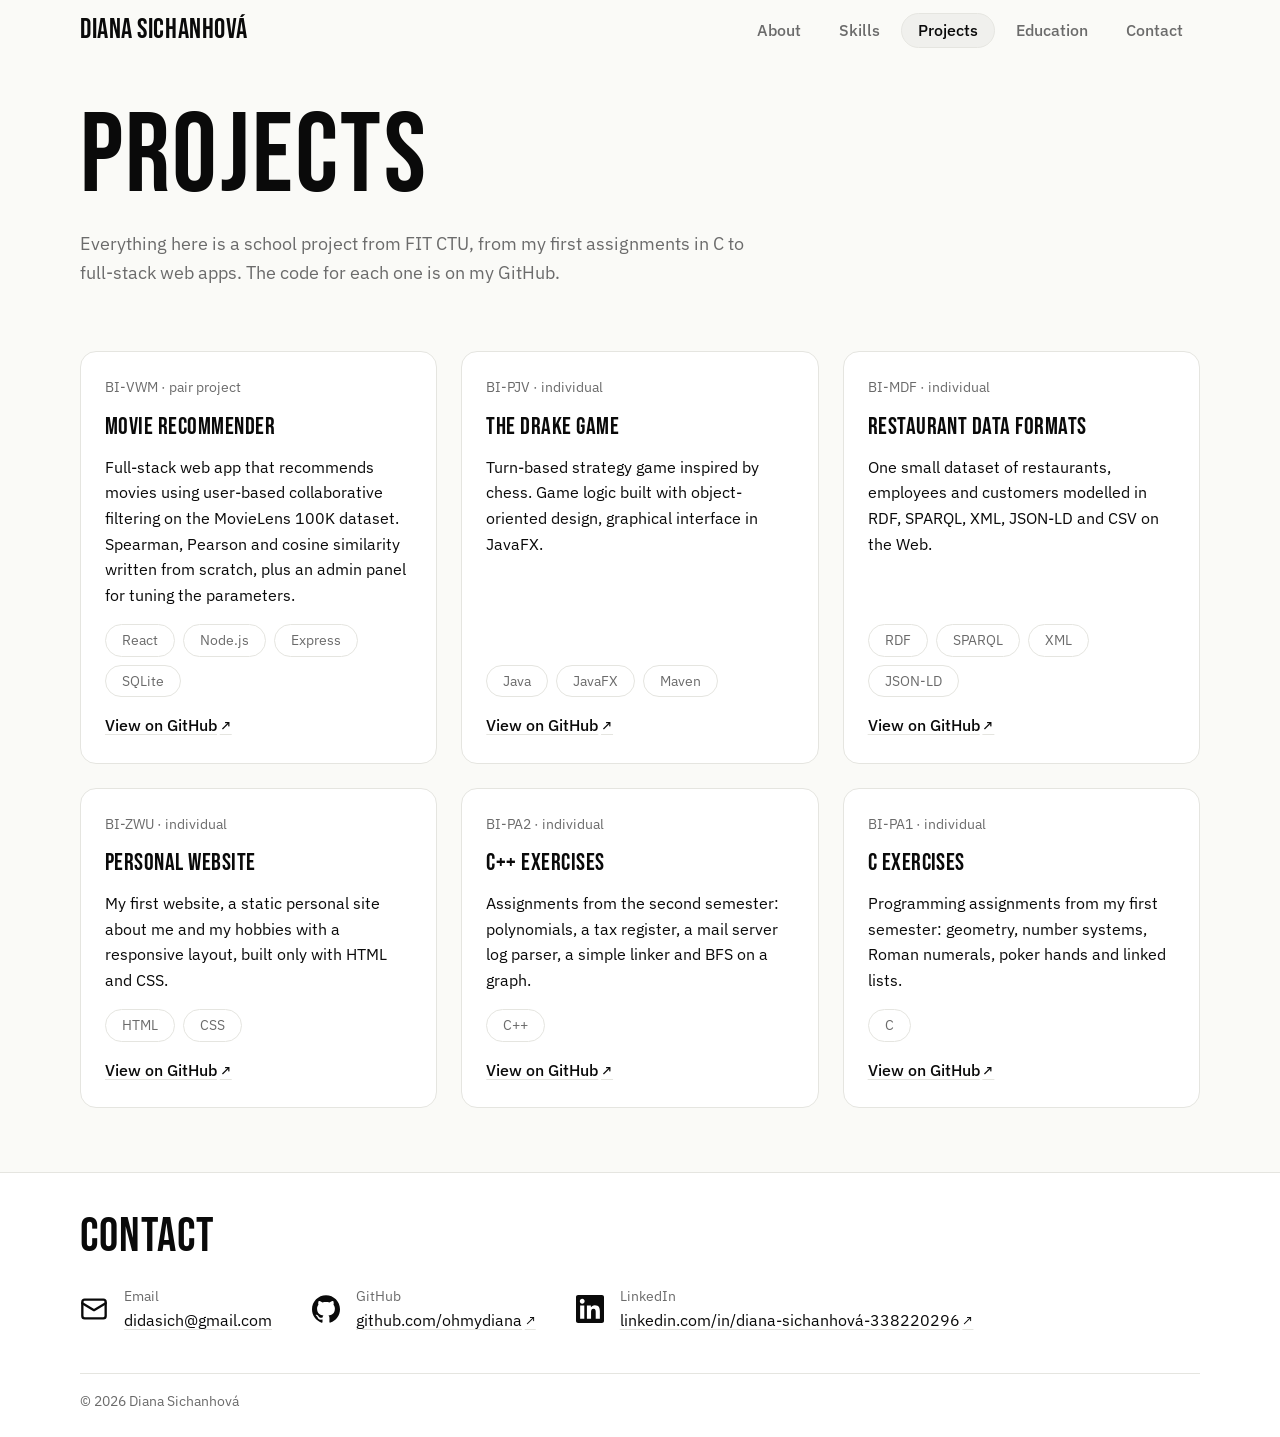
==== projects.html @ a67cf6a0 "add html, css, js" ====
<!DOCTYPE html>
<html lang="en">
<head>
    <meta charset="UTF-8">
    <meta name="viewport" content="width=device-width, initial-scale=1.0">
    <meta name="description" content="School projects of Diana Sichanhová from FIT CTU in Prague – web apps, data formats, Java, C and C++.">
    <title>Projects | Diana Sichanhová</title>
    <link rel="icon" href="pics/favicon.svg" type="image/svg+xml">
    <link rel="apple-touch-icon" href="pics/favicon.png">

    <link rel="preconnect" href="https://fonts.googleapis.com">
    <link rel="preconnect" href="https://fonts.gstatic.com" crossorigin>
    <link rel="stylesheet" href="https://fonts.googleapis.com/css2?family=Bebas+Neue&family=IBM+Plex+Sans:ital,wght@0,400;0,500;0,600;1,400&display=swap">
    <link rel="stylesheet" href="styles/main.css">
    <script src="js/main.js" defer></script>
</head>
<body>
    <header>
        <a class="site-name" href="index.html">Diana Sichanhová</a>
        <nav>
            <ul>
                <li><a href="index.html#about">About</a></li>
                <li><a href="index.html#skills">Skills</a></li>
                <li><a class="active" href="projects.html">Projects</a></li>
                <li><a href="index.html#education">Education</a></li>
                <li><a href="#contact">Contact</a></li>
            </ul>
        </nav>
    </header>

    <main>
        <section class="page-intro">
            <h1>Projects</h1>
            <p>
                Everything here is a school project from FIT CTU, from my first assignments
                in C to full-stack web apps. The code for each one is on my GitHub.
            </p>
            <div class="project-grid stagger">
                <article class="project-card">
                    <p class="project-meta">BI-VWM · pair project</p>
                    <h2>Movie Recommender</h2>
                    <p>
                        Full-stack web app that recommends movies using user-based collaborative
                        filtering on the MovieLens 100K dataset. Spearman, Pearson and cosine
                        similarity written from scratch, plus an admin panel for tuning the parameters.
                    </p>
                    <ul class="tag-list">
                        <li>React</li>
                        <li>Node.js</li>
                        <li>Express</li>
                        <li>SQLite</li>
                    </ul>
                    <a href="https://github.com/ohmydiana/movie-recommender-collaborative-filtering" target="_blank">View on GitHub</a>
                </article>
                <article class="project-card">
                    <p class="project-meta">BI-PJV · individual</p>
                    <h2>The Drake Game</h2>
                    <p>
                        Turn-based strategy game inspired by chess. Game logic built with
                        object-oriented design, graphical interface in JavaFX.
                    </p>
                    <ul class="tag-list">
                        <li>Java</li>
                        <li>JavaFX</li>
                        <li>Maven</li>
                    </ul>
                    <a href="https://github.com/ohmydiana/javagame" target="_blank">View on GitHub</a>
                </article>
                <article class="project-card">
                    <p class="project-meta">BI-MDF · individual</p>
                    <h2>Restaurant Data Formats</h2>
                    <p>
                        One small dataset of restaurants, employees and customers modelled in RDF, SPARQL,
                        XML, JSON-LD and CSV on the Web.
                    </p>
                    <ul class="tag-list">
                        <li>RDF</li>
                        <li>SPARQL</li>
                        <li>XML</li>
                        <li>JSON-LD</li>
                    </ul>
                    <a href="https://github.com/ohmydiana/modern-data-formats" target="_blank">View on GitHub</a>
                </article>
                <article class="project-card">
                    <p class="project-meta">BI-ZWU · individual</p>
                    <h2>Personal Website</h2>
                    <p>
                        My first website, a static personal site about me and my hobbies with
                        a responsive layout, built only with HTML and CSS.
                    </p>
                    <ul class="tag-list">
                        <li>HTML</li>
                        <li>CSS</li>
                    </ul>
                    <a href="https://github.com/ohmydiana/personal-website-html-css" target="_blank">View on GitHub</a>
                </article>
                <article class="project-card">
                    <p class="project-meta">BI-PA2 · individual</p>
                    <h2>C++ Exercises</h2>
                    <p>
                        Assignments from the second semester: polynomials, a tax register,
                        a mail server log parser, a simple linker and BFS on a graph.
                    </p>
                    <ul class="tag-list">
                        <li>C++</li>
                    </ul>
                    <a href="https://github.com/ohmydiana/cpp-programming-exercises" target="_blank">View on GitHub</a>
                </article>
                <article class="project-card">
                    <p class="project-meta">BI-PA1 · individual</p>
                    <h2>C Exercises</h2>
                    <p>
                        Programming assignments from my first semester: geometry, number systems,
                        Roman numerals, poker hands and linked lists.
                    </p>
                    <ul class="tag-list">
                        <li>C</li>
                    </ul>
                    <a href="https://github.com/ohmydiana/c-programming-exercises" target="_blank">View on GitHub</a>
                </article>
            </div>
        </section>
    </main>

    <footer id="contact">
        <h2>Contact</h2>
        <ul class="contact-list">
            <li>
                <img src="pics/icons/mail.svg" alt="">
                <span>Email</span>
                <a href="mailto:didasich@gmail.com">didasich@gmail.com</a>
            </li>
            <li>
                <img src="pics/icons/github.svg" alt="">
                <span>GitHub</span>
                <a href="https://github.com/ohmydiana" target="_blank">github.com/ohmydiana</a>
            </li>
            <li>
                <img src="pics/icons/linkedin.svg" alt="">
                <span>LinkedIn</span>
                <a href="https://www.linkedin.com/in/diana-sichanhová-338220296/" target="_blank">linkedin.com/in/diana-sichanhová-338220296</a>
            </li>
        </ul>
        <p class="copyright">© 2026 Diana Sichanhová</p>
    </footer>
</body>
</html>
---- styles/main.css ----
@import "reset.css";
@import "variables.css";
@import "general.css";
@import "layout.css";
@import "home.css";
@import "projects.css";
@import "print.css" print;
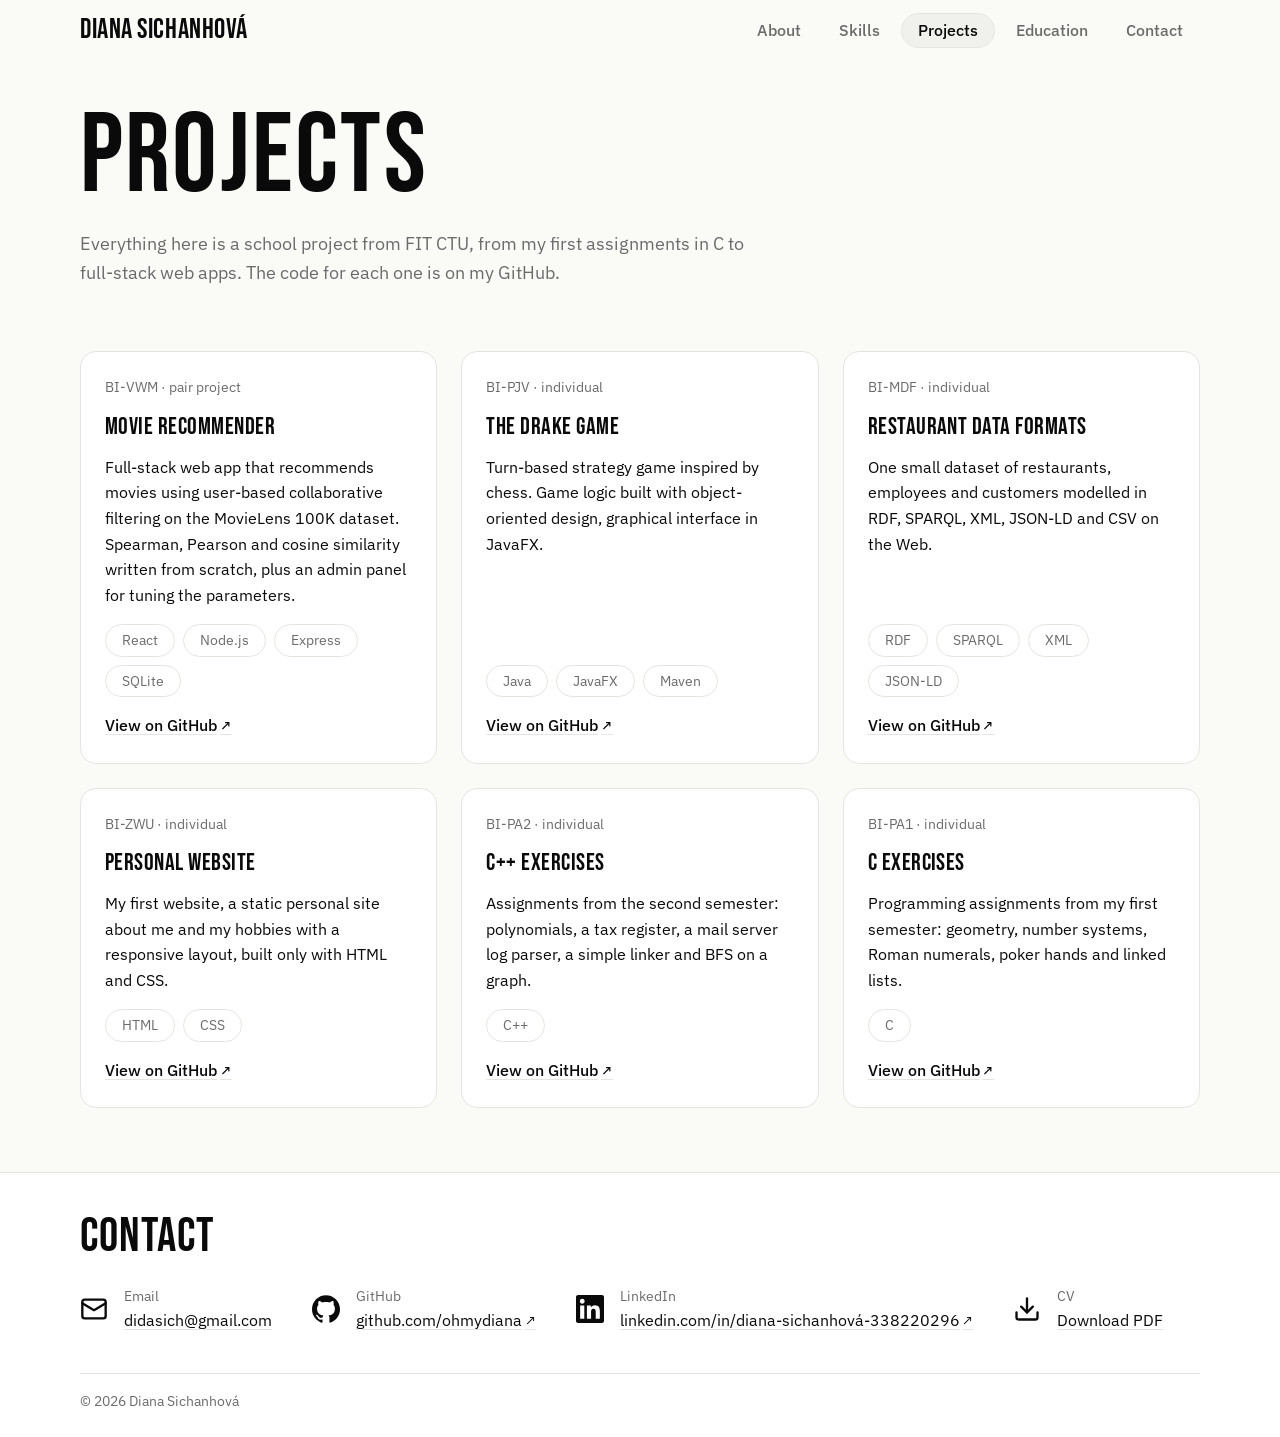
==== commit ec9b72fe: "download cv option" ====
--- a/projects.html
+++ b/projects.html
@@ -140,6 +140,11 @@
                 <span>LinkedIn</span>
                 <a href="https://www.linkedin.com/in/diana-sichanhová-338220296/" target="_blank">linkedin.com/in/diana-sichanhová-338220296</a>
             </li>
+            <li class="contact-cv">
+                <img src="pics/icons/download.svg" alt="">
+                <span>CV</span>
+                <a href="CV_DianaSichanhova_figma.pdf" download="CV_DianaSichanhova.pdf">Download PDF</a>
+            </li>
         </ul>
         <p class="copyright">© 2026 Diana Sichanhová</p>
     </footer>
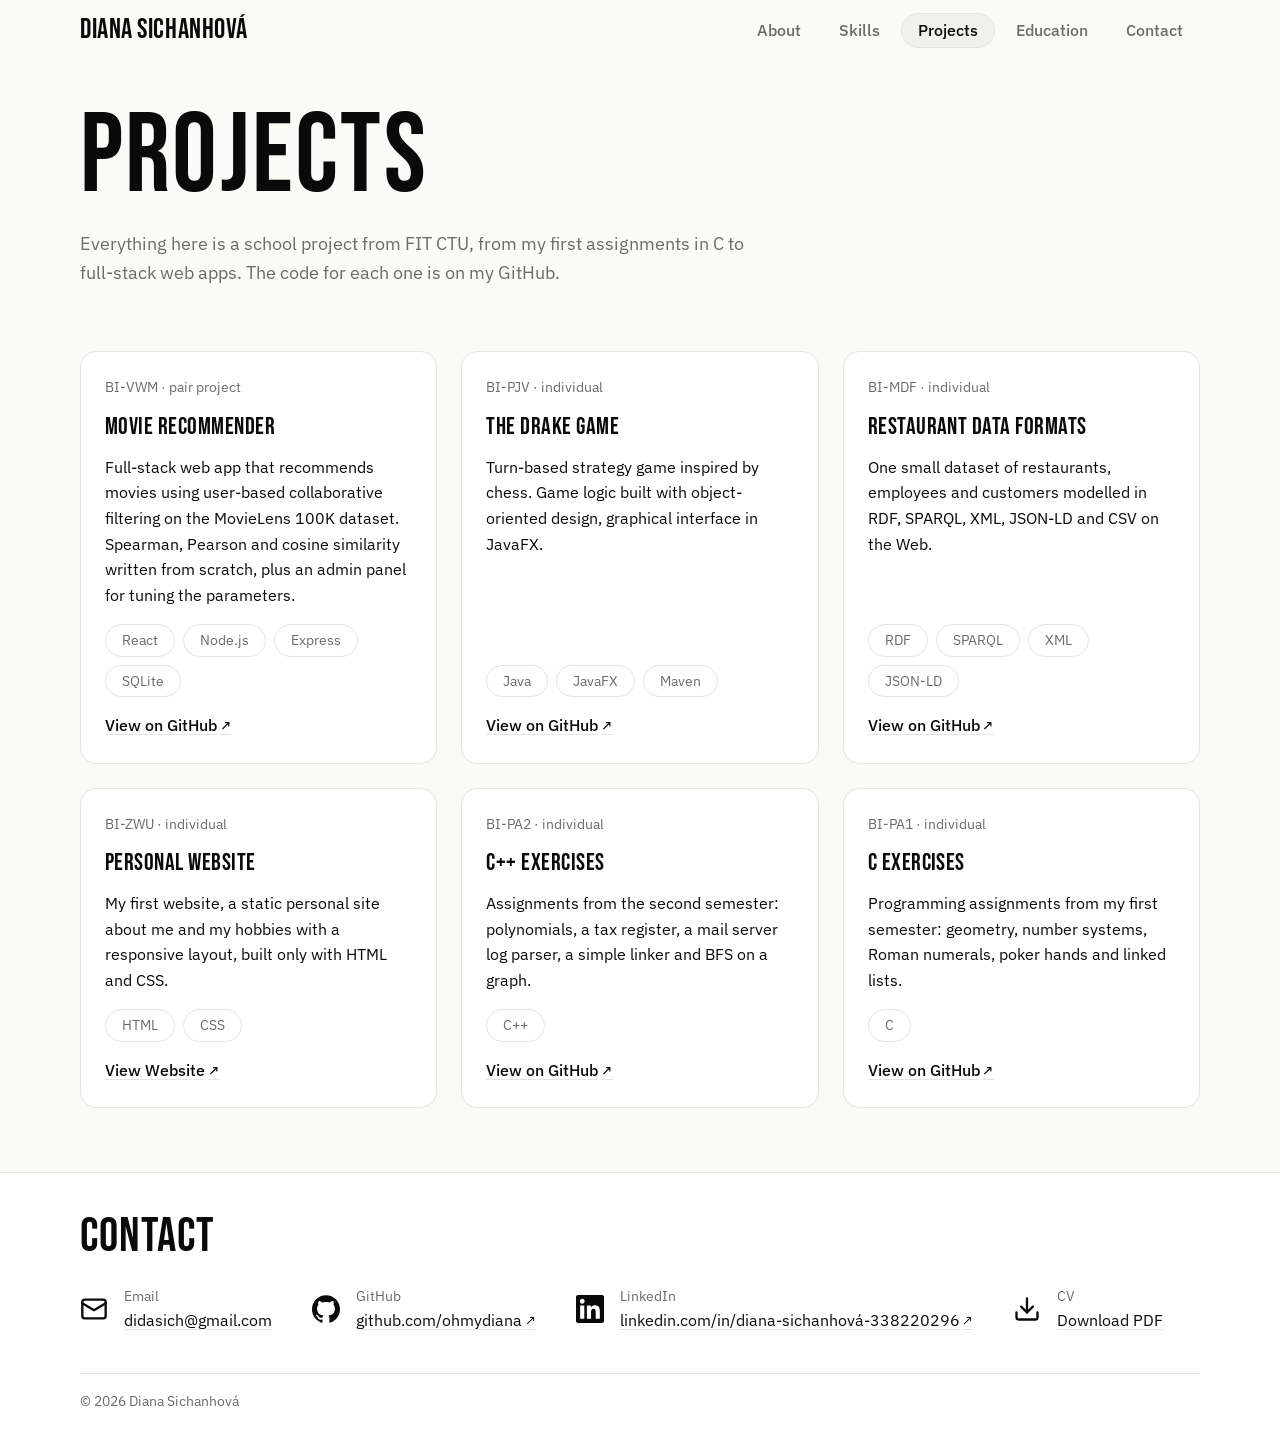
==== commit 818cc942: "project link update" ====
--- a/projects.html
+++ b/projects.html
@@ -92,7 +92,7 @@
                         <li>HTML</li>
                         <li>CSS</li>
                     </ul>
-                    <a href="https://github.com/ohmydiana/personal-website-html-css" target="_blank">View on GitHub</a>
+                    <a href="https://dianasichanhova.netlify.app/" target="_blank">View Website</a>
                 </article>
                 <article class="project-card">
                     <p class="project-meta">BI-PA2 · individual</p>
